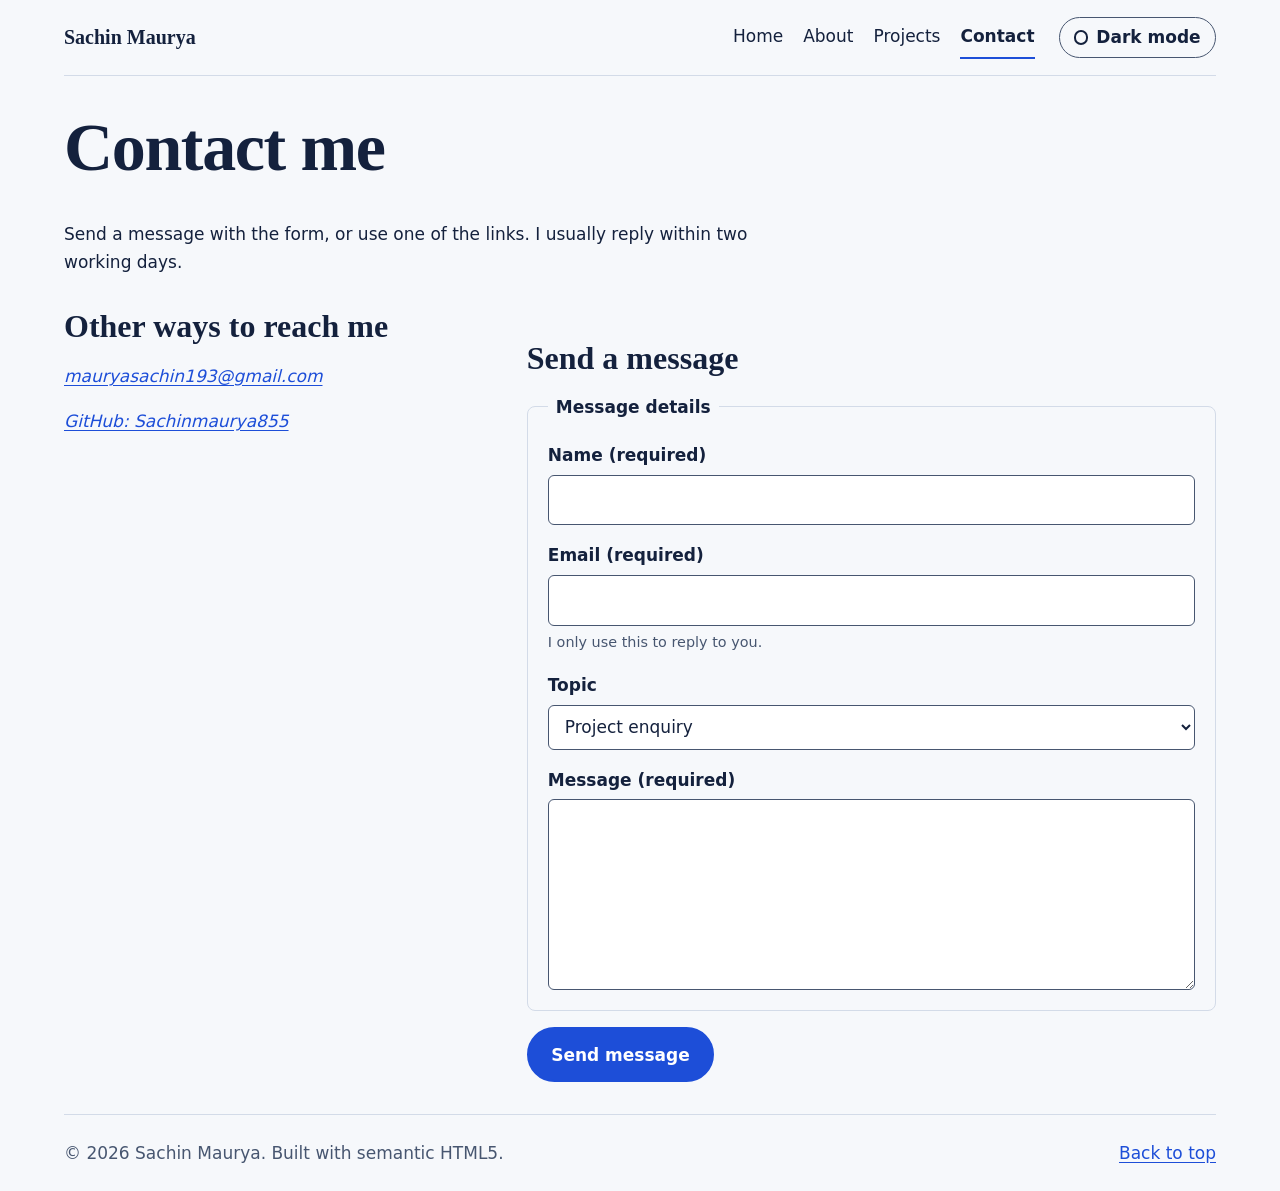
==== week2/contact.html @ a5825096 "Add files via upload" ====
<!DOCTYPE html>
<html lang="en">
<head>
  <meta charset="utf-8">
  <meta name="viewport" content="width=device-width, initial-scale=1">
  <title>Contact | Sachin Maurya</title>
  <meta name="description" content="Contact Sachin Maurya by email, GitHub or the accessible contact form.">
  <meta name="author" content="Sachin Maurya">
  <meta name="robots" content="index, follow">
  <meta property="og:type" content="website">
  <meta property="og:title" content="Contact | Sachin Maurya">
  <meta property="og:description" content="Contact Sachin Maurya by email, GitHub or the accessible contact form.">
  <link rel="icon" href="data:,">
  <meta name="color-scheme" content="light dark">
  <link rel="stylesheet" href="style.css">
  <script src="script.js"></script>
</head>
<body>
  <a class="skip-link" href="#main">Skip to main content</a>
  <header class="site-header">
    <a class="brand" href="index.html">Sachin Maurya</a>
    <nav aria-label="Primary">
      <ul role="list">
        <li><a href="index.html">Home</a></li>
        <li><a href="about.html">About</a></li>
        <li><a href="projects.html">Projects</a></li>
        <li><a href="contact.html" aria-current="page">Contact</a></li>
      </ul>
    </nav>
    <button type="button" class="theme-toggle" id="theme-toggle" aria-pressed="false">Dark mode</button>
  </header>
  <main id="main" tabindex="-1">
    <h1>Contact me</h1>
    <p>Send a message with the form, or use one of the links. I usually reply within two working days.</p>
    <div class="contact-layout">
      <section aria-labelledby="direct-title">
        <h2 id="direct-title">Other ways to reach me</h2>
        <address>
          <p><a href="mailto:mauryasachin193@gmail.com">mauryasachin193@gmail.com</a></p>
          <p><a href="https://github.com/Sachinmaurya855">GitHub: Sachinmaurya855</a></p>
        </address>
      </section>
      <section aria-labelledby="form-title">
        <h2 id="form-title">Send a message</h2>
        <form action="https://formsubmit.co/mauryasachin193@gmail.com" method="post">
          <fieldset>
            <legend>Message details</legend>
            <div class="field">
              <label for="name">Name (required)</label>
              <input id="name" name="name" type="text" autocomplete="name" required>
            </div>
            <div class="field">
              <label for="email">Email (required)</label>
              <input id="email" name="email" type="email" autocomplete="email" aria-describedby="email-hint" required>
              <p id="email-hint" class="hint">I only use this to reply to you.</p>
            </div>
            <div class="field">
              <label for="topic">Topic</label>
              <select id="topic" name="topic">
                <option>Project enquiry</option>
                <option>Feedback on this site</option>
                <option>Something else</option>
              </select>
            </div>
            <div class="field">
              <label for="message">Message (required)</label>
              <textarea id="message" name="message" rows="6" required></textarea>
            </div>
          </fieldset>
          <button type="submit">Send message</button>
        </form>
      </section>
    </div>
  </main>
  <footer class="site-footer">
    <p>&copy; 2026 Sachin Maurya. Built with semantic HTML5.</p>
    <p><a href="#main">Back to top</a></p>
  </footer>
</body>
</html>
---- week2/style.css ----
/* Week 2: Advanced CSS3 & Responsive Architecture (mobile-first) */

/* 1. Design tokens: custom properties for the light/dark theme */
:root {
  color-scheme: light;
  --bg: #f6f8fb;
  --surface: #ffffff;
  --text: #14213d;
  --muted: #475670;
  --line: #d3dbe8;
  --accent: #1d4ed8;
  --on-accent: #ffffff;
  --font-body: system-ui, -apple-system, "Segoe UI", Roboto, sans-serif;
  --font-display: "Iowan Old Style", "Palatino Linotype", Palatino, Georgia, serif;
  --space: clamp(1rem, 0.6rem + 2vw, 2rem);
  --radius: 0.5rem;
}
/* Dark follows the OS unless the visitor chose light with the toggle */
@media (prefers-color-scheme: dark) {
  :root:not([data-theme="light"]) {
    color-scheme: dark;
    --bg: #0d1424; --surface: #152038; --text: #e8eefb;
    --muted: #a9b6cf; --line: #2a3856; --accent: #8ab4ff; --on-accent: #0d1424;
  }
}
:root[data-theme="dark"] {
  color-scheme: dark;
  --bg: #0d1424; --surface: #152038; --text: #e8eefb;
  --muted: #a9b6cf; --line: #2a3856; --accent: #8ab4ff; --on-accent: #0d1424;
}

/* 2. Base */
*, *::before, *::after { box-sizing: border-box; }
@media (prefers-reduced-motion: no-preference) { html { scroll-behavior: smooth; } }
body {
  margin: 0;
  font: 1.0625rem/1.65 var(--font-body);
  background: var(--bg);
  color: var(--text);
  /* CSS Grid page layout: header / main / footer */
  display: grid;
  grid-template-rows: auto 1fr auto;
  min-height: 100dvh;
}
.site-header, main, .site-footer { width: min(100% - 2 * var(--space), 72rem); margin-inline: auto; }
main { padding-block: var(--space); }
main:focus { outline: none; }
h1, h2 { font-family: var(--font-display); line-height: 1.15; margin: 0 0 0.5em; text-wrap: balance; }
h1 { font-size: clamp(2.25rem, 1.2rem + 5vw, 4.25rem); letter-spacing: -0.02em; }
h2 { font-size: clamp(1.5rem, 1.1rem + 1.5vw, 2rem); }
p, li, dd { max-width: 65ch; }
a { color: var(--accent); text-underline-offset: 0.2em; }
:focus-visible { outline: 3px solid var(--accent); outline-offset: 3px; }

.skip-link {
  position: absolute; inset-block-start: -4rem; inset-inline-start: 1rem; z-index: 10;
  padding: 0.5rem 1rem; background: var(--accent); color: var(--on-accent); border-radius: var(--radius);
}
.skip-link:focus { inset-block-start: 1rem; }

/* 3. Header: Flexbox. Mobile = brand + toggle, then nav on its own row */
.site-header { display: flex; flex-wrap: wrap; align-items: center; gap: 0.5rem 1.5rem; padding-block: 1rem; border-bottom: 1px solid var(--line); }
.brand { margin-inline-end: auto; font: 700 1.25rem var(--font-display); color: var(--text); text-decoration: none; }
.theme-toggle { order: 2; }
.site-header nav { order: 3; flex-basis: 100%; }
.site-header ul { display: flex; flex-wrap: wrap; gap: 0.25rem 1.25rem; margin: 0; padding: 0; list-style: none; }
.site-header nav a { display: block; padding: 0.4rem 0; color: var(--text); text-decoration: none; border-bottom: 2px solid transparent; }
.site-header nav a:hover { border-color: var(--muted); }
.site-header nav a[aria-current="page"] { border-color: var(--accent); font-weight: 600; }

/* 4. Buttons */
.button, button { font: inherit; font-weight: 600; border-radius: 999px; cursor: pointer; }
.button, button[type="submit"] { display: inline-block; padding: 0.7rem 1.4rem; background: var(--accent); color: var(--on-accent); border: 2px solid var(--accent); text-decoration: none; }
.theme-toggle { display: inline-flex; align-items: center; gap: 0.5rem; padding: 0.35rem 0.9rem; background: transparent; color: var(--text); border: 1px solid var(--muted); }
.theme-toggle::before { content: ""; inline-size: 0.9rem; block-size: 0.9rem; border: 2px solid currentColor; border-radius: 50%; }
.theme-toggle[aria-pressed="true"]::before { background: currentColor; }

/* 5. Home: two-column Grid hero */
.hero { display: grid; gap: var(--space); padding-block: calc(var(--space) * 1.5); }
.actions { display: flex; flex-wrap: wrap; align-items: center; gap: 1.25rem; }
.glance { padding-block: 1rem; border-block: 1px solid var(--line); }
.glance svg { display: block; inline-size: 5rem; block-size: 5rem; margin-block-end: 0.75rem; }
.glance circle { fill: var(--accent); }
.glance text { fill: var(--on-accent); }
dl { margin: 0; }
dt { margin-top: 0.75rem; font-weight: 600; }
dd { margin: 0; color: var(--muted); }
.chips { display: flex; flex-wrap: wrap; gap: 0.5rem; margin: 0; padding: 0; list-style: none; }
.chips li { padding: 0.25rem 0.85rem; background: var(--surface); border: 1px solid var(--line); border-radius: 999px; font-size: 0.95rem; }
section + section { margin-top: var(--space); }

/* 6. About */
.prose { max-width: 42rem; }
ol { padding-inline-start: 1.25rem; }

/* 7. Projects: auto-fit Grid of Flexbox cards */
.project-grid { display: grid; gap: 1.25rem; grid-template-columns: repeat(auto-fit, minmax(min(100%, 17rem), 1fr)); margin-top: var(--space); }
.project-grid article { display: flex; flex-direction: column; gap: 0.75rem; padding: 1.25rem; background: var(--surface); border: 1px solid var(--line); border-top: 4px solid var(--accent); border-radius: var(--radius); }
.project-grid h2 { margin: 0; font-size: 1.5rem; }
.project-grid footer { margin-top: auto; }
.status, .hint { margin: 0; color: var(--muted); font-size: 0.9rem; }

/* 8. Contact */
.contact-layout { display: grid; gap: 2rem; margin-top: var(--space); }
form { display: grid; gap: 1rem; }
fieldset { display: grid; gap: 1rem; margin: 0; padding: 1.25rem; border: 1px solid var(--line); border-radius: var(--radius); }
legend { padding-inline: 0.5rem; font-weight: 600; }
.field { display: flex; flex-direction: column; gap: 0.35rem; }
label { font-weight: 600; }
input, select, textarea { inline-size: 100%; padding: 0.65rem 0.75rem; font: inherit; color: var(--text); background: var(--surface); border: 1px solid var(--muted); border-radius: 0.375rem; }
textarea { min-block-size: 8rem; resize: vertical; }
input:user-invalid, textarea:user-invalid { border-color: #c2410c; border-width: 2px; }
form button { justify-self: start; }

/* 9. Footer */
.site-footer { display: flex; flex-wrap: wrap; justify-content: space-between; gap: 0.5rem 1rem; padding-block: 1.5rem; border-top: 1px solid var(--line); color: var(--muted); }
.site-footer p { margin: 0; }

/* 10. Breakpoints (min-width = mobile first) */
@media (min-width: 48em) {
  .site-header nav { order: 2; flex-basis: auto; }
  .theme-toggle { order: 3; }
  .hero { grid-template-columns: minmax(0, 1.7fr) minmax(0, 1fr); align-items: center; }
}
@media (min-width: 56em) {
  .contact-layout { grid-template-columns: 1fr 1.6fr; align-items: start; }
}
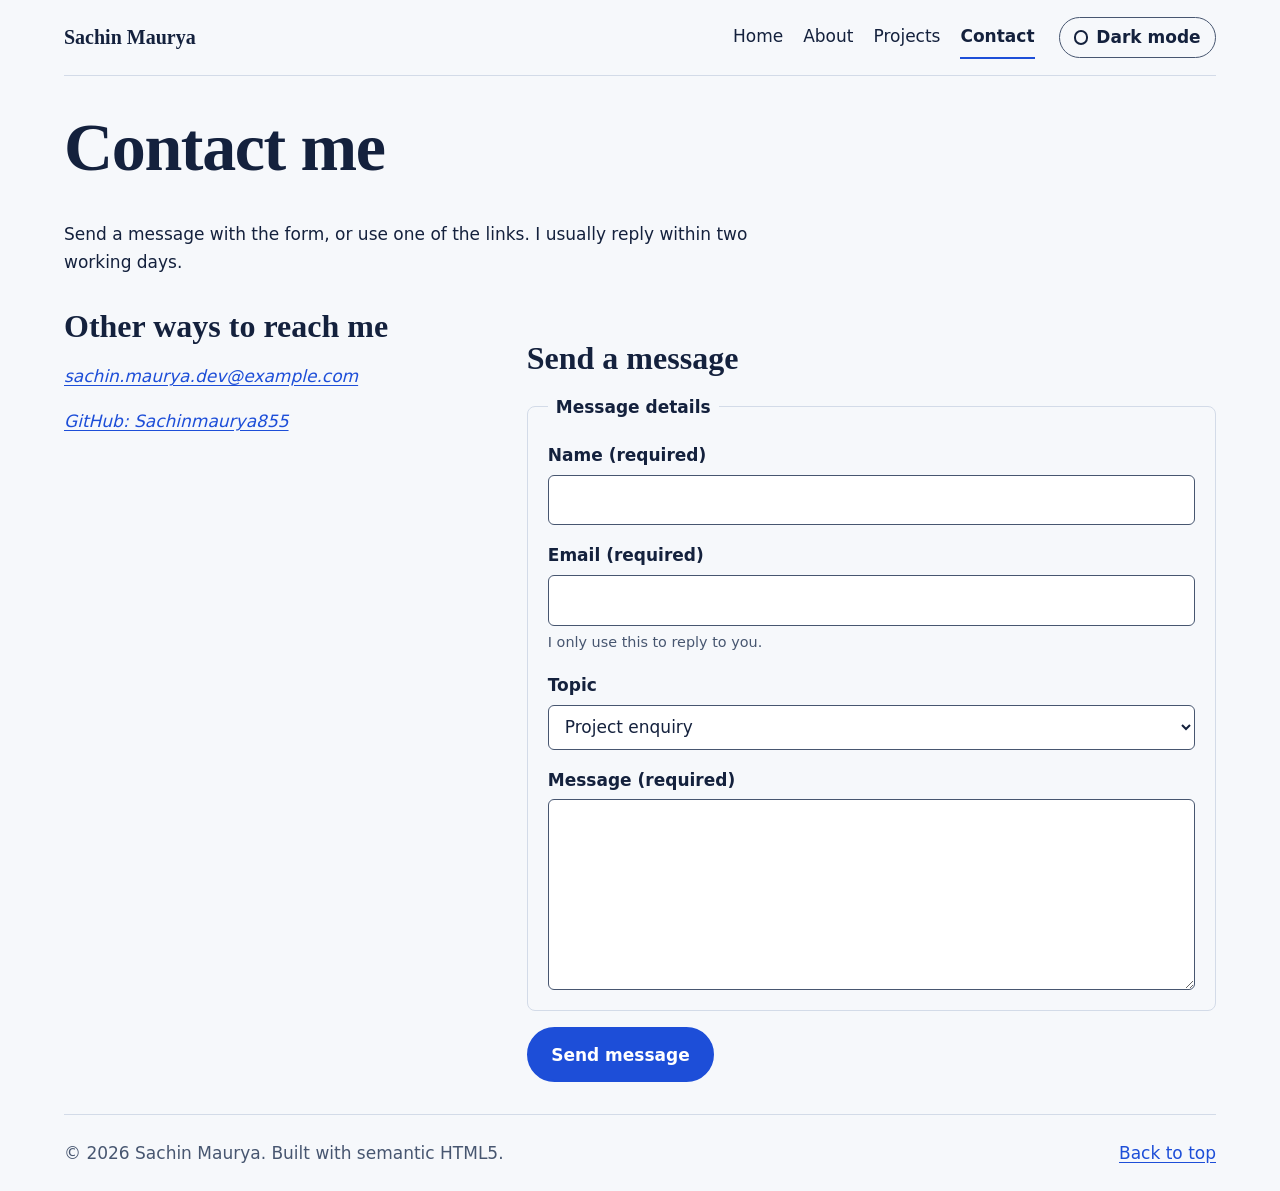
==== commit c5e96ffd: "Add files via upload" ====
--- a/week2/contact.html
+++ b/week2/contact.html
@@ -36,13 +36,13 @@
       <section aria-labelledby="direct-title">
         <h2 id="direct-title">Other ways to reach me</h2>
         <address>
-          <p><a href="mailto:mauryasachin193@gmail.com">mauryasachin193@gmail.com</a></p>
+          <p><a href="mailto:sachin.maurya.dev@example.com">sachin.maurya.dev@example.com</a></p>
           <p><a href="https://github.com/Sachinmaurya855">GitHub: Sachinmaurya855</a></p>
         </address>
       </section>
       <section aria-labelledby="form-title">
         <h2 id="form-title">Send a message</h2>
-        <form action="https://formsubmit.co/mauryasachin193@gmail.com" method="post">
+        <form action="https://formsubmit.co/sachin.maurya.dev@example.com" method="post">
           <fieldset>
             <legend>Message details</legend>
             <div class="field">
